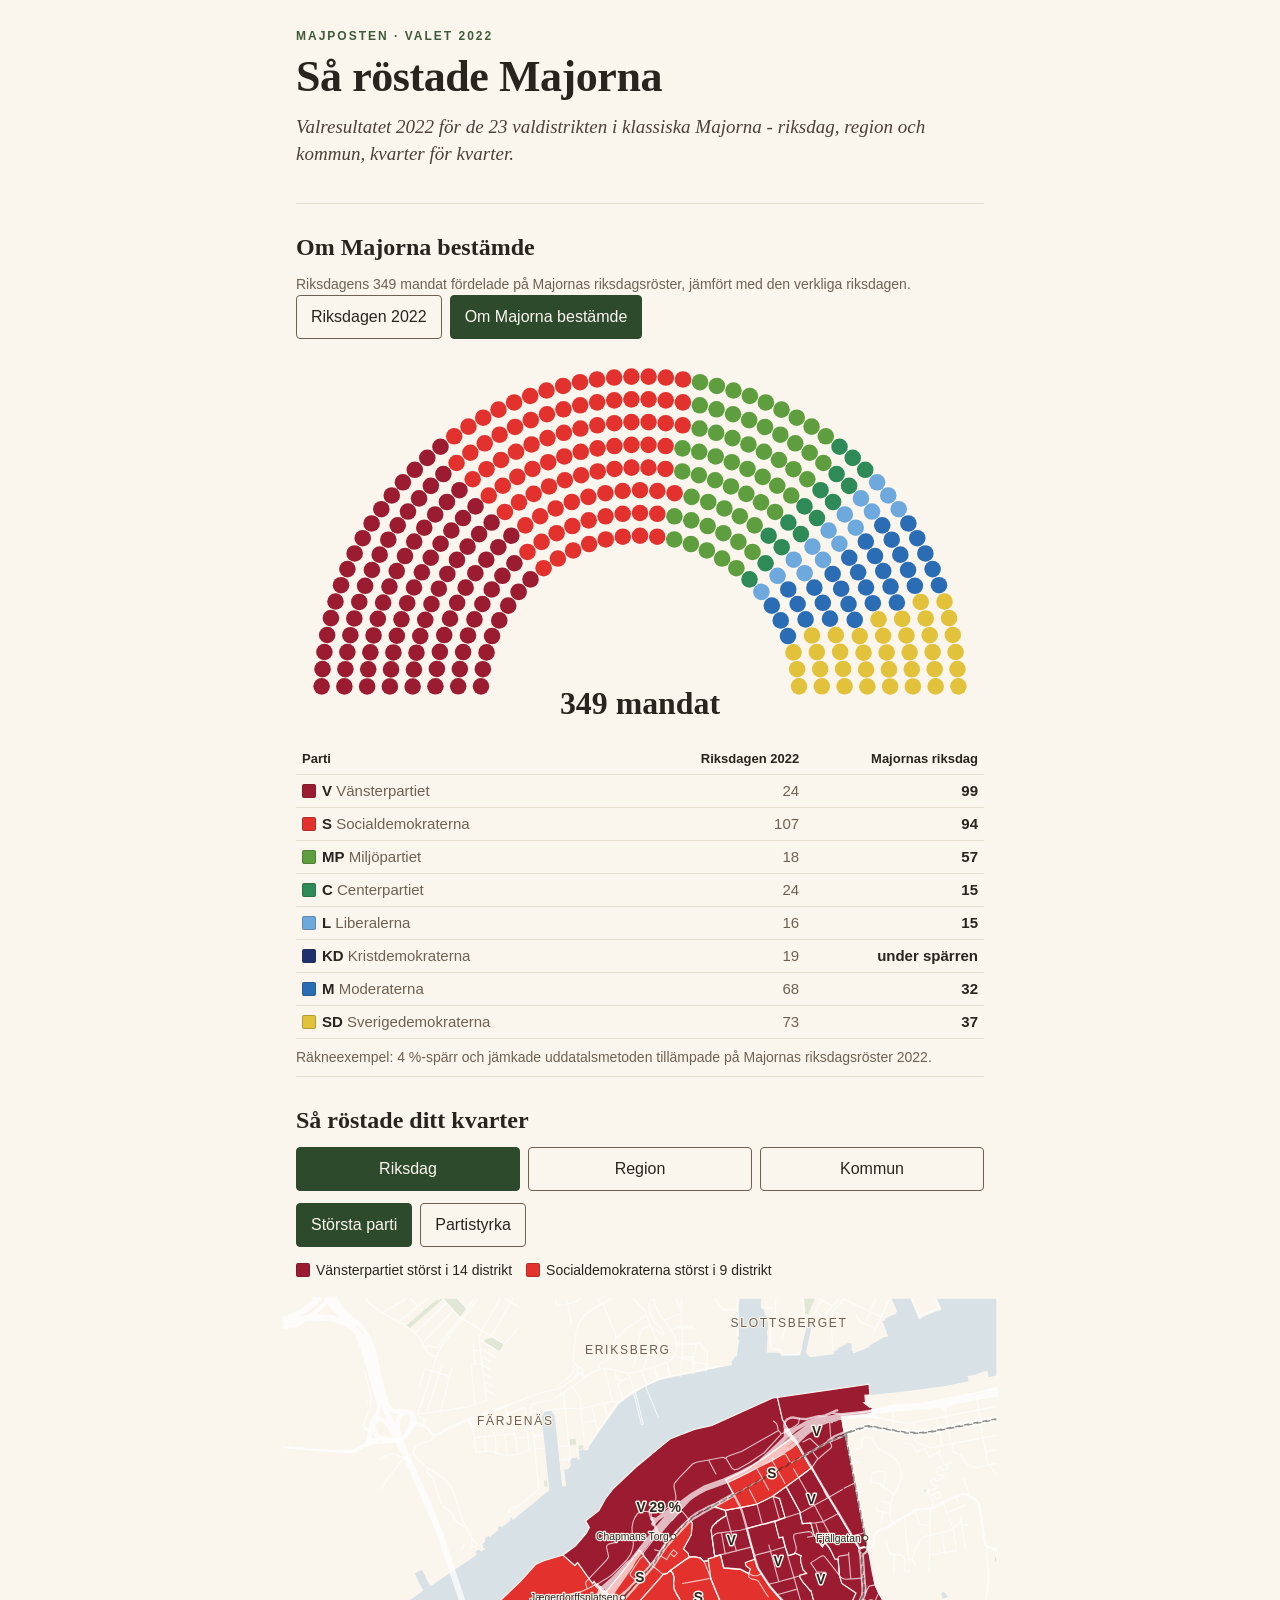
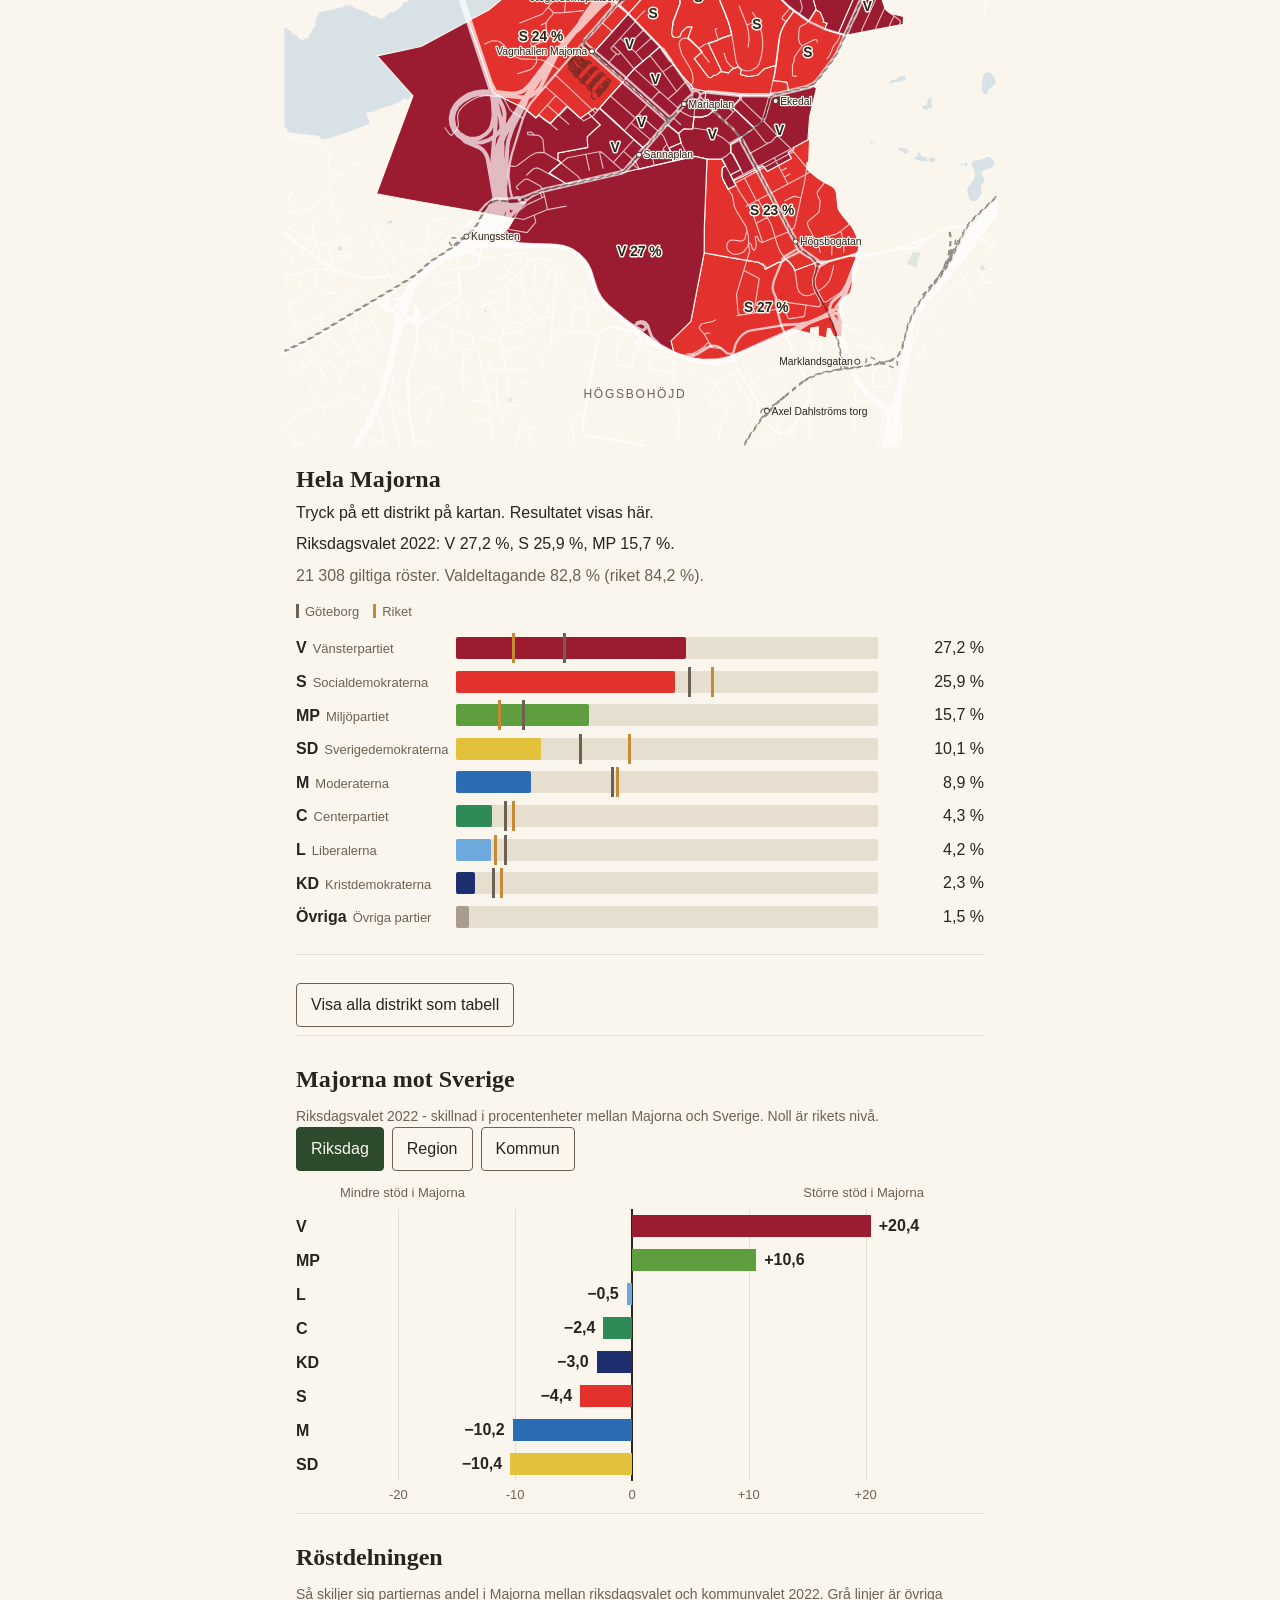
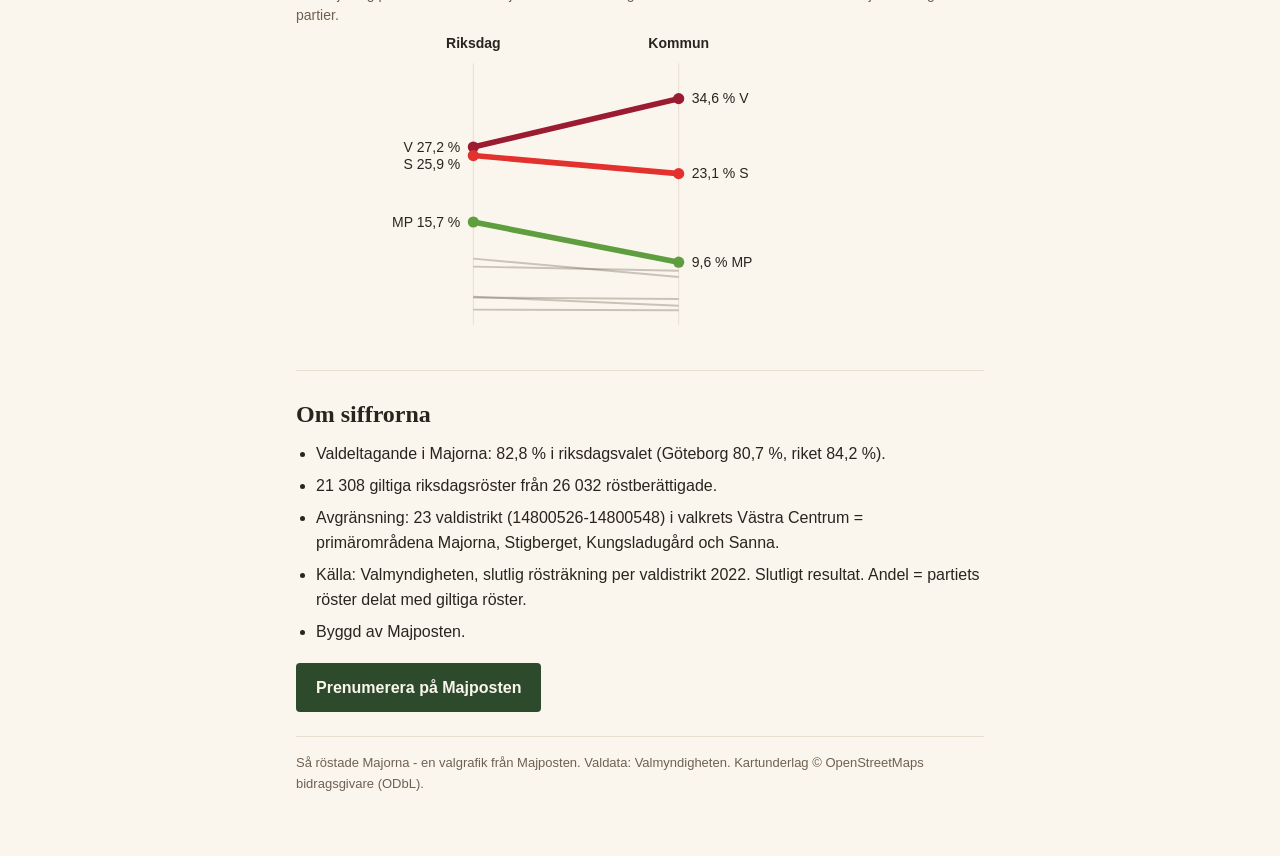
==== index.html @ df899dcc "Så röstade Majorna: interaktiv valgrafik, datapipeline och stillbilder Inbäddningsbygge för Beehiivs" ====
<!DOCTYPE html>
<html lang="sv">
<head>
<meta charset="utf-8">
<meta name="viewport" content="width=device-width, initial-scale=1">
<title>Så röstade Majorna</title>
<link rel="icon" href="data:image/svg+xml,%3Csvg xmlns=%27http://www.w3.org/2000/svg%27 viewBox=%270 0 16 16%27%3E%3Crect width=%2716%27 height=%2716%27 rx=%272%27 fill=%27%232E4A2C%27/%3E%3C/svg%3E">
<meta name="description" content="Valresultatet för Majornas 23 valdistrikt - riksdag, region och kommun, kvarter för kvarter. Från Majposten.">
<!-- Delningar (Facebook, Beehiivs länkkort): byt val.majposten.se till den riktiga adressen före publicering. -->
<meta property="og:title" content="Så röstade Majorna">
<meta property="og:description" content="Valresultatet för Majornas 23 valdistrikt - riksdag, region och kommun, kvarter för kvarter. Från Majposten.">
<meta property="og:type" content="website">
<meta property="og:url" content="https://val.majposten.se/">
<meta property="og:image" content="https://val.majposten.se/bilder/majorna-mot-sverige-rd-2022-1200x630.png">
<meta property="og:image:width" content="1200">
<meta property="og:image:height" content="630">
<meta property="og:image:alt" content="Majorna mot Sverige, riksdagsvalet 2022, skillnad i procentenheter: V +20,4, MP +10,6, L -0,5, C -2,4, KD -3,0, S -4,4, M -10,2, SD -10,4">
<meta name="twitter:card" content="summary_large_image">
<link rel="stylesheet" href="valgrafik.css">
<style>body { margin: 0; background: #FAF6EE; }</style>
</head>
<body>
<div id="valgrafik" class="mp-val"><noscript><p>Grafiken behöver JavaScript.</p></noscript></div>
<script src="valgrafik.js"></script>
</body>
</html>
---- valgrafik.css ----
/* Så röstade Majorna - valgrafik.css. All CSS är scopad till .mp-val så att filen kan ligga i ett HTML-block i Beehiivs sajtbyggare. Genererad ur den tidigare index.html. */
.mp-val { --papper: #FAF6EE; --black: #2A241E; --sten: #6E6152; --linje: #E6DECF; --gron: #3F5A3A; --morkgron: #2E4A2C; --ljusgron: #DCE4D3; --ockra: #C58A34; --falu: #8C3B2B; --oraknat: #DDD5C6; --serif: Georgia, "Times New Roman", Times, serif; --sans: Arial, Helvetica, sans-serif; }
.mp-val, .mp-val * { box-sizing: border-box; }
.mp-val [hidden] { display: none !important; }
.mp-val { margin: 0; background: var(--papper); color: var(--black); font: 16px/1.6 var(--sans); text-align: left; }
/* Skydd mot värdsidans globala regler (Beehiivs eller andras): allt vi använder får färg, typsnitt och form uttryckligen. */
.mp-val h1, .mp-val h2, .mp-val h3, .mp-val p, .mp-val li, .mp-val td, .mp-val th, .mp-val label, .mp-val small, .mp-val b, .mp-val span, .mp-val div { color: inherit; text-transform: none; letter-spacing: normal; text-decoration: none; text-shadow: none; }
.mp-val h1, .mp-val h2, .mp-val h3 { color: var(--black); }
.mp-val p { margin: 0 0 1em; }
.mp-val ul, .mp-val ol { margin: 0; padding: 0; list-style: none; }
.mp-val table { border-spacing: 0; margin: 0; }
.mp-val a { text-decoration: underline; text-decoration-style: solid; }
.mp-val button, .mp-val select { font-family: var(--sans); font-size: 16px; line-height: 1.3; font-weight: 400; text-transform: none; letter-spacing: normal; box-shadow: none; text-decoration: none; margin: 0; }
.mp-val svg { overflow: visible; }
.mp-val .mp-main { max-width: 720px; margin: 0 auto; padding: 0 16px 48px; }
.mp-val h1 { font: 700 34px/1.12 var(--serif); margin: 8px 0 12px; letter-spacing: -0.01em; }
.mp-val h2 { font: 700 24px/1.25 var(--serif); margin: 0 0 12px; }
.mp-val section { padding: 28px 0 8px; border-top: 1px solid var(--linje); }
.mp-val header.topp { padding: 28px 0 20px; }
.mp-val .etikett { font: 700 12px/16px var(--sans); letter-spacing: 2px; color: var(--gron); margin: 0 0 8px; text-transform: uppercase; }
.mp-val .ingress { font: italic 19px/27px var(--serif); color: #4A4038; margin: 0 0 16px; }
.mp-val .not { font-size: 14px; line-height: 1.5; color: var(--sten); margin: 8px 0 0; }
.mp-val .not b { color: var(--black); }
.mp-val a { color: var(--gron); }
.mp-val button { font: inherit; color: var(--black); background: transparent; border: 1px solid var(--sten); border-radius: 4px; min-height: 44px; padding: 8px 14px; cursor: pointer; -webkit-tap-highlight-color: transparent; }
.mp-val button:hover { border-color: var(--black); }
.mp-val button:focus-visible, .mp-val [tabindex]:focus-visible, .mp-val select:focus-visible, .mp-val a:focus-visible { outline: 3px solid var(--ockra); outline-offset: 2px; }
.mp-val button[aria-selected="true"], .mp-val button[aria-checked="true"], .mp-val button.aktiv { background: var(--morkgron); color: var(--papper); border-color: var(--morkgron); }
.mp-val .knappar, .mp-val .flikar { display: flex; flex-wrap: wrap; gap: 8px; margin: 0 0 12px; }
.mp-val .flikar button { flex: 1 1 0; min-width: 96px; }
.mp-val .rad { display: flex; flex-wrap: wrap; gap: 8px 16px; align-items: center; margin-bottom: 12px; }
.mp-val .rad .knappar { margin: 0; }
.mp-val select { font: inherit; min-height: 44px; padding: 6px 10px; border: 1px solid var(--sten); border-radius: 4px; background: #fff; color: var(--black); }
.mp-val .partival { display: inline-flex; align-items: center; gap: 8px; }
.mp-val .banderoll { background: var(--morkgron); color: var(--papper); padding: 12px 16px; border-radius: 4px; margin: 12px 0 0; font-size: 16px; }
.mp-val .banderoll b { color: #fff; }
.mp-val #halvcirkel svg { width: 100%; height: auto; display: block; max-height: 520px; }
.mp-val #halvcirkel circle { transition: fill .6s ease; transition-delay: calc(var(--i) * 1.4ms); }
@media (prefers-reduced-motion: reduce) {
  .mp-val #halvcirkel circle { transition: none; }
}
.mp-val .legend { list-style: none; padding: 0; margin: 12px 0 0; display: flex; flex-wrap: wrap; gap: 6px 14px; font-size: 14px; }
.mp-val .legend li { display: inline-flex; align-items: center; gap: 6px; }
.mp-val .swatch { width: 14px; height: 14px; border-radius: 2px; border: 1px solid rgba(42,36,30,.25); flex: none; }
.mp-val table.mandat { border-collapse: collapse; width: 100%; margin-top: 12px; font-size: 15px; }
.mp-val table.mandat th, .mp-val table.mandat td { text-align: left; padding: 4px 6px; border-bottom: 1px solid var(--linje); }
.mp-val table.mandat th { font-size: 13px; vertical-align: bottom; }
.mp-val table.mandat th.tal { width: 26%; }
.mp-val table.mandat td.tal, .mp-val table.mandat th.tal { text-align: right; font-variant-numeric: tabular-nums; }
.mp-val table.mandat td.aktiv { font-weight: 700; }
.mp-val table.mandat td.dampad { color: var(--sten); }
.mp-val #karta svg { width: 100%; height: auto; display: block; background: var(--papper); }
@media (max-width: 599px) {
  .mp-val #karta { margin: 0 -16px; }
}
@media (min-width: 600px) {
  .mp-val #karta svg { max-height: 760px; }
}
.mp-val #karta path.distrikt { stroke: var(--papper); stroke-width: 2; cursor: pointer; transition: fill .35s ease; outline: none; }
.mp-val #karta path.distrikt:hover { stroke: var(--black); stroke-width: 2.5; }
.mp-val #karta .markering { fill: none; stroke: var(--black); stroke-width: 3px; vector-effect: non-scaling-stroke; stroke-linejoin: round; pointer-events: none; }
.mp-val #karta path.distrikt:focus-visible { stroke: var(--ockra); stroke-width: 6; }
.mp-val #karta text { pointer-events: none; font-family: var(--sans); }
.mp-val #karta .etikett-distrikt { font-weight: 700; fill: var(--black); paint-order: stroke; stroke: var(--papper); stroke-linejoin: round; text-anchor: middle; }
.mp-val #karta .etikett-distrikt.dampad { fill: var(--sten); }
.mp-val #karta .hallplats-namn { fill: var(--black); paint-order: stroke; stroke: var(--papper); stroke-width: 4; stroke-linejoin: round; }
.mp-val #karta .plats { letter-spacing: 3px; fill: var(--sten); text-anchor: middle; paint-order: stroke; stroke: var(--papper); stroke-width: 4; stroke-linejoin: round; }
.mp-val .legend-titel { margin: 10px 0 0; font-size: 14px; color: var(--sten); }
.mp-val #karta .gator path { fill: none; stroke: #fff; stroke-opacity: .7; stroke-linecap: round; stroke-linejoin: round; }
.mp-val #karta .sparvag path { fill: none; stroke: var(--black); stroke-opacity: .5; stroke-width: 2.5; stroke-dasharray: 9 7; }
.mp-val #karta .hallplats { fill: var(--papper); stroke: var(--black); stroke-width: 1.6; }
.mp-val #karta .parker path { fill: #E1E7D6; }
.mp-val #karta .vatten path { fill: #D8E1E5; }
.mp-val .karta-legend { margin: 0 0 10px; }
.mp-val #panel { padding-top: 12px; }
.mp-val .panel-huvud { display: flex; flex-wrap: wrap; justify-content: space-between; align-items: center; gap: 4px 16px; margin: 0 0 6px; }
.mp-val .panel-huvud h3 { font: 700 24px/1.25 var(--serif); margin: 0; }
.mp-val .panel-hint, .mp-val .panel-topp { margin: 0 0 6px; font-size: 16px; color: var(--black); }
.mp-val .panel-sub { color: var(--sten); margin: 0 0 14px; font-size: 16px; }
.mp-val .sr-only { position: absolute; width: 1px; height: 1px; overflow: hidden; clip: rect(0 0 0 0); white-space: nowrap; }
.mp-val .stapel-rad { display: grid; grid-template-columns: 96px 1fr 96px; gap: 10px; align-items: center; margin: 0 0 8px; }
.mp-val .stapel-namn { line-height: 1.2; }
.mp-val .stapel-namn b { display: block; }
.mp-val .stapel-namn small { display: block; font-size: 12px; color: var(--sten); white-space: nowrap; overflow: hidden; text-overflow: ellipsis; }
.mp-val .stapel-spar { position: relative; height: 22px; background: var(--linje); border-radius: 2px; }
.mp-val .stapel-fyll { height: 100%; border-radius: 2px; }
.mp-val .markor { position: absolute; top: -4px; bottom: -4px; width: 3px; margin-left: -1px; background: var(--black); }
.mp-val .markor.goteborg { background: var(--sten); }
.mp-val .markor.riket { background: var(--ockra); }
.mp-val .stapel-varde { text-align: right; font-variant-numeric: tabular-nums; white-space: nowrap; }
.mp-val .stapel-varde .swing { display: block; font-size: 13px; color: var(--sten); }
.mp-val .markorer { font-size: 13px; color: var(--sten); display: flex; flex-wrap: wrap; gap: 4px 14px; margin: 4px 0 12px; }
.mp-val .markorer span::before { content: ""; display: inline-block; width: 3px; height: 14px; background: var(--black); margin-right: 6px; vertical-align: -2px; }
.mp-val .markorer span.goteborg::before { background: var(--sten); }
.mp-val .markorer span.riket::before { background: var(--ockra); }
.mp-val .panel-knappar { display: flex; flex-wrap: wrap; gap: 8px; margin-top: 16px; }
.mp-val .dampad .stapel-fyll { opacity: .45; }
.mp-val .tabell-wrap { overflow-x: auto; margin-top: 12px; }
.mp-val table.distrikt { border-collapse: collapse; font-size: 14px; white-space: nowrap; }
.mp-val table.distrikt th, .mp-val table.distrikt td { padding: 6px 8px; border-bottom: 1px solid var(--linje); text-align: right; font-variant-numeric: tabular-nums; }
.mp-val table.distrikt th:first-child, .mp-val table.distrikt td:first-child { text-align: left; position: sticky; left: 0; background: var(--papper); }
.mp-val table.distrikt th { cursor: pointer; user-select: none; }
.mp-val table.distrikt th[aria-sort="descending"]::after { content: " \25BE"; }
.mp-val table.distrikt th[aria-sort="ascending"]::after { content: " \25B4"; }
.mp-val table.distrikt tr.vald td { font-weight: 700; }
.mp-val table.distrikt tbody tr { cursor: pointer; }
.mp-val table.distrikt tbody tr:hover td { background: var(--ljusgron); }
.mp-val table.distrikt caption { text-align: left; caption-side: top; color: var(--sten); font-size: 14px; padding: 0 0 6px; white-space: normal; }
.mp-val #lutning svg { width: 100%; height: auto; display: block; max-width: 560px; }
.mp-val #lutning text { font-family: var(--sans); }
.mp-val .div-huvud { display: grid; grid-template-columns: 44px 1fr; font-size: 13px; color: var(--sten); margin-bottom: 6px; }
.mp-val .div-huvud div { display: flex; justify-content: space-between; }
.mp-val .div-rad { display: grid; grid-template-columns: 44px 1fr; align-items: center; height: 34px; }
.mp-val .div-parti { font-weight: 700; }
.mp-val .div-omrade, .mp-val .div-huvud div, .mp-val .div-axel div { margin-right: 60px; }
.mp-val .div-omrade { position: relative; height: 100%; }
.mp-val .div-grid { position: absolute; top: 0; bottom: 0; width: 1px; background: var(--linje); }
.mp-val .div-noll { position: absolute; top: 0; bottom: 0; width: 2px; margin-left: -1px; background: var(--black); }
.mp-val .div-stapel { position: absolute; top: 6px; height: 22px; }
.mp-val .div-varde { position: absolute; top: 0; line-height: 34px; font-weight: 700; font-variant-numeric: tabular-nums; white-space: nowrap; }
.mp-val .div-axel { display: grid; grid-template-columns: 44px 1fr; font-size: 13px; color: var(--sten); margin-top: 4px; }
.mp-val .div-axel div { position: relative; height: 20px; }
.mp-val .div-axel span { position: absolute; transform: translateX(-50%); white-space: nowrap; }
.mp-val.bild { background: #fff; }
.mp-val.bild .mp-main { max-width: none; padding: 0; }
.mp-val .bildram { background: var(--papper); border: 1px solid var(--linje); border-top: 8px solid var(--morkgron); box-sizing: border-box; overflow: hidden; display: flex; flex-direction: column; }
.mp-val .bildram[data-format="liggande"] { --radH: 38px; --stapelH: 26px; --rubrik: 64px; width: 1200px; height: 630px; padding: 30px 60px 26px; }
.mp-val .bildram[data-format="kvadrat"] { --radH: 84px; --stapelH: 44px; --rubrik: 72px; width: 1080px; height: 1080px; padding: 60px 64px 52px; }
.mp-val .bildram .etikett { font-size: 16px; letter-spacing: 3px; margin-bottom: 6px; }
.mp-val .bildram h1 { font-size: var(--rubrik); line-height: 1.08; margin: 0 0 6px; }
.mp-val .bildram .bild-sub { font-size: 24px; line-height: 1.3; color: var(--sten); margin: 0 0 14px; }
.mp-val .bildram[data-format="kvadrat"] .bild-sub { font-size: 30px; margin-bottom: 30px; }
.mp-val .bildram .div-huvud, .mp-val .bildram .div-axel { font-size: 20px; grid-template-columns: 80px 1fr; }
.mp-val .bildram .div-rad { grid-template-columns: 80px 1fr; height: var(--radH); font-size: min(30px, calc(var(--radH) - 6px)); }
.mp-val .bildram .div-stapel { top: calc((var(--radH) - var(--stapelH)) / 2); height: var(--stapelH); }
.mp-val .bildram .div-varde { line-height: var(--radH); font-size: min(28px, calc(var(--radH) - 8px)); }
.mp-val .bildram .div-omrade, .mp-val .bildram .div-huvud div, .mp-val .bildram .div-axel div { margin-right: 110px; }
.mp-val .bildram .div-axel { margin-bottom: 12px; }
.mp-val .bildram .div-axel div { height: 26px; }
.mp-val .bildram[data-format="kvadrat"] .div-rad { font-size: min(36px, calc(var(--radH) - 8px)); }
.mp-val .bildram[data-format="kvadrat"] .div-varde { font-size: min(34px, calc(var(--radH) - 10px)); }
.mp-val .bildram[data-format="kvadrat"] .div-huvud, .mp-val .bildram[data-format="kvadrat"] .div-axel { font-size: 24px; }
.mp-val .bildram .bild-fot { margin-top: auto; font-size: 18px; color: var(--sten); }
.mp-val .bildram[data-format="kvadrat"] .bild-fot { font-size: 20px; }
.mp-val.inbaddad header.topp { padding-top: 8px; }
.mp-val.inbaddad #topp-etikett, .mp-val.inbaddad h1, .mp-val.inbaddad #ingress, .mp-val.inbaddad #fakta .cta, .mp-val.inbaddad footer { display: none; }
.mp-val .bildram.karta-bild[data-format="liggande"] { flex-direction: row; gap: 36px; }
.mp-val .bildram.karta-bild .bild-text { display: flex; flex-direction: column; width: 590px; flex: none; }
.mp-val .bildram.karta-bild #karta { flex: 1 1 auto; min-width: 0; margin: 0; display: flex; justify-content: center; align-items: center; }
.mp-val .bildram.karta-bild #karta svg { width: auto; height: 100%; max-height: none; }
.mp-val .bildram.karta-bild[data-format="kvadrat"] #karta { height: 610px; margin: 6px 0 14px; }
.mp-val .bildram.karta-bild[data-format="kvadrat"] h1 { font-size: 64px; }
.mp-val .bildram.karta-bild .karta-legend { margin: 0; }
.mp-val .bildram.karta-bild .legend { font-size: 22px; gap: 8px 20px; margin-top: 8px; }
.mp-val .bildram.karta-bild .legend .swatch { width: 20px; height: 20px; }
.mp-val .bildram.karta-bild .legend-titel { font-size: 22px; }
.mp-val .bildram.karta-bild .bild-uppmaning { font-size: 24px; font-weight: 700; margin: auto 0 12px; }
.mp-val .bildram.karta-bild[data-format="kvadrat"] .bild-uppmaning { margin: 10px 0 8px; }
.mp-val .bildram.karta-bild path.distrikt { stroke-width: 3; }
.mp-val #faktalista { padding-left: 20px; margin: 0; list-style: disc; }
.mp-val #faktalista li { margin-bottom: 6px; }
.mp-val .cta { display: inline-block; background: var(--morkgron); color: var(--papper); text-decoration: none; padding: 12px 20px; border-radius: 4px; margin-top: 12px; font-weight: 700; }
.mp-val footer { border-top: 1px solid var(--linje); padding-top: 16px; font-size: 13px; color: var(--sten); }
.mp-val .fel { background: #F3E3DF; color: var(--falu); padding: 12px 16px; border-radius: 4px; }
@media (min-width: 600px) {
  .mp-val h1 { font-size: 44px; }
  .mp-val .stapel-rad { grid-template-columns: 150px 1fr 96px; }
  .mp-val .stapel-namn b { display: inline; margin-right: 6px; }
  .mp-val .stapel-namn small { display: inline; font-size: 13px; }
}
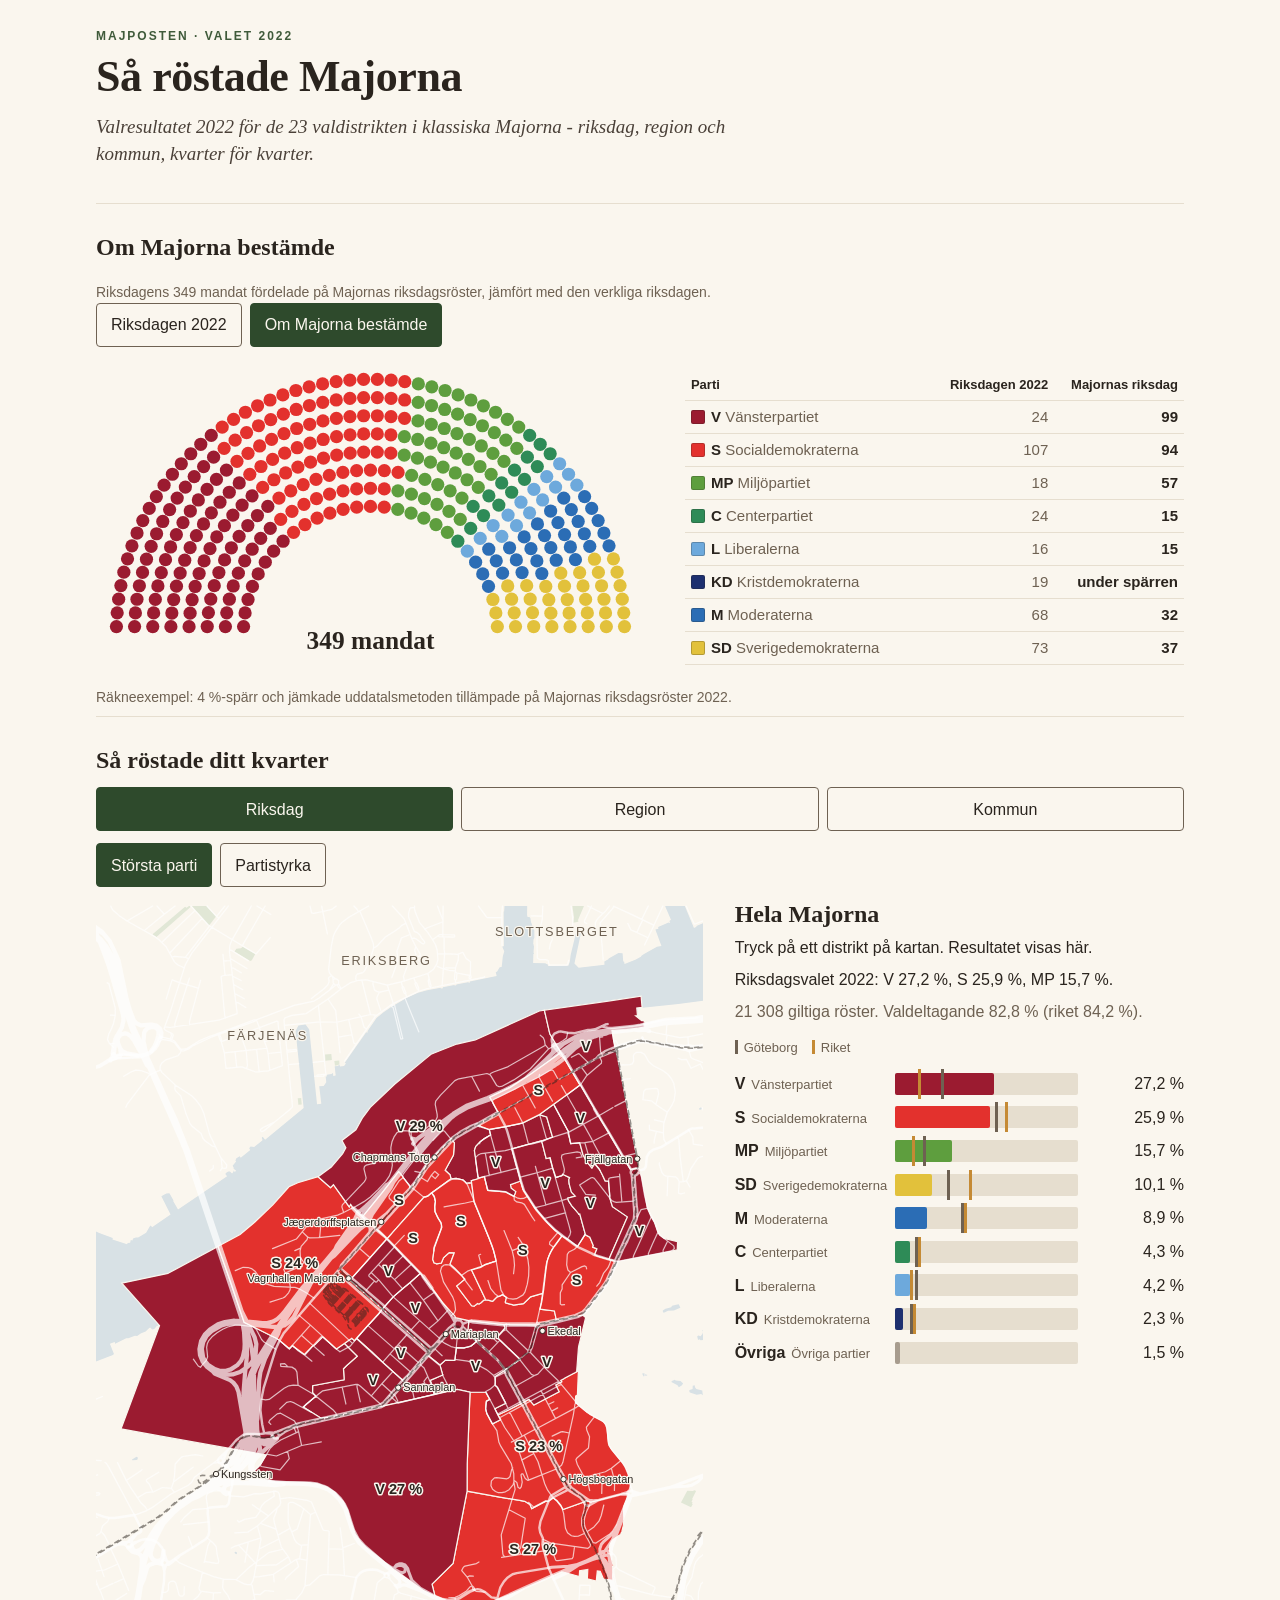
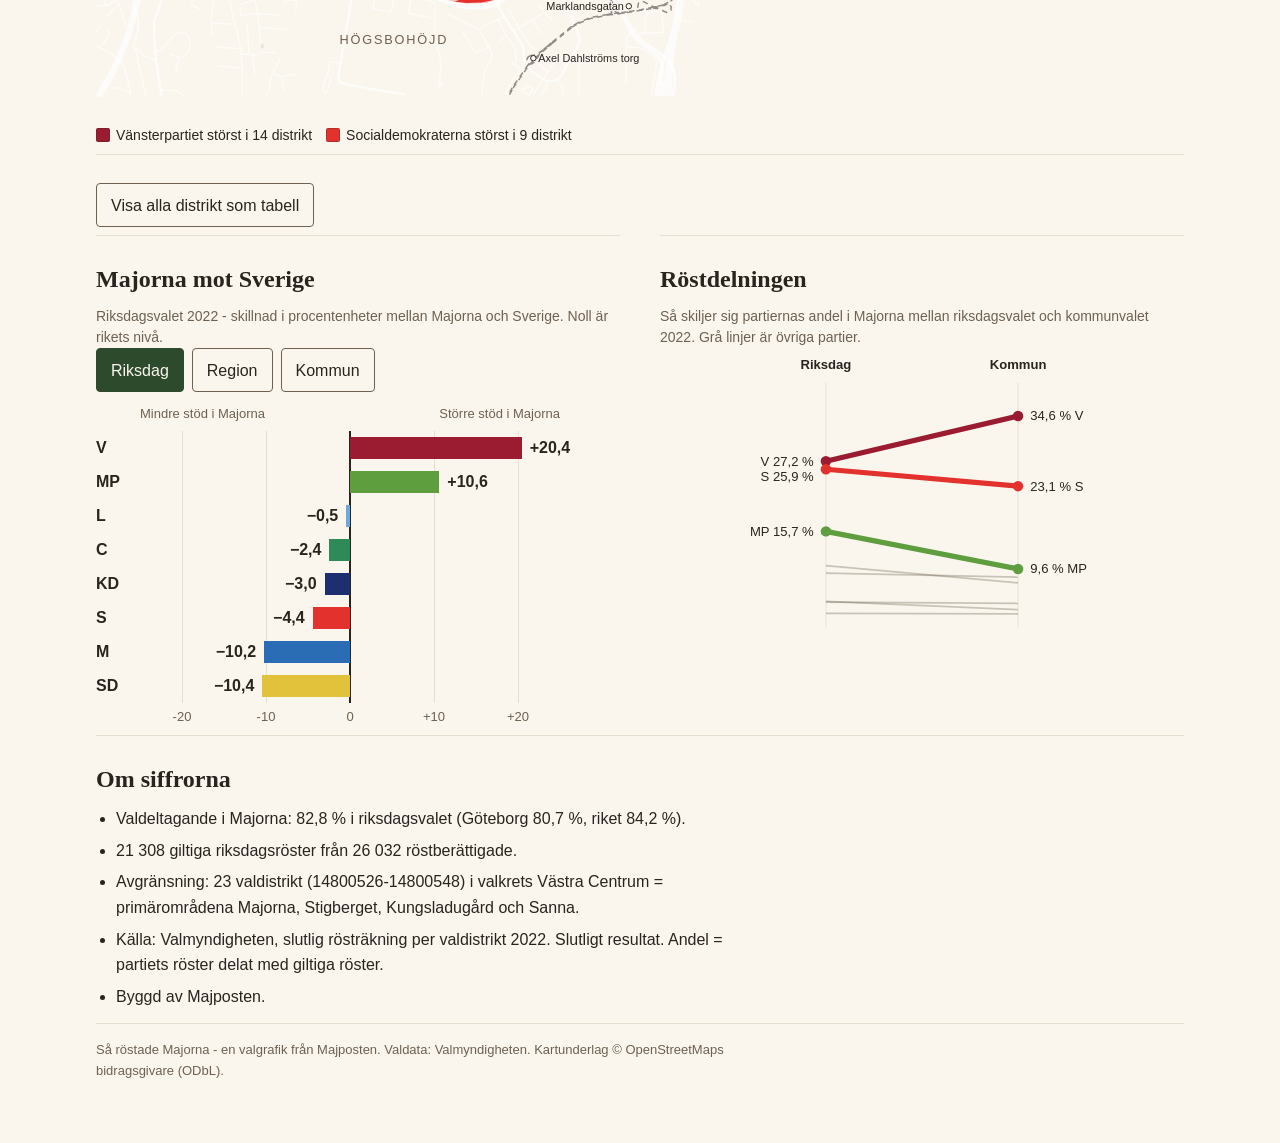
==== commit fbed5bdf: "Handover för nästa session, skärmdumpsverktyg i repot, og-taggar till Pages-adressen docs/HANDOVER.m" ====
--- a/index.html
+++ b/index.html
@@ -6,12 +6,12 @@
 <title>Så röstade Majorna</title>
 <link rel="icon" href="data:image/svg+xml,%3Csvg xmlns=%27http://www.w3.org/2000/svg%27 viewBox=%270 0 16 16%27%3E%3Crect width=%2716%27 height=%2716%27 rx=%272%27 fill=%27%232E4A2C%27/%3E%3C/svg%3E">
 <meta name="description" content="Valresultatet för Majornas 23 valdistrikt - riksdag, region och kommun, kvarter för kvarter. Från Majposten.">
-<!-- Delningar (Facebook, Beehiivs länkkort): byt val.majposten.se till den riktiga adressen före publicering. -->
+<!-- Delningar av skalet på GitHub Pages. Beehiiv-sidan majposten.se/val2026 har egna SEO-inställningar i sajtbyggaren. -->
 <meta property="og:title" content="Så röstade Majorna">
 <meta property="og:description" content="Valresultatet för Majornas 23 valdistrikt - riksdag, region och kommun, kvarter för kvarter. Från Majposten.">
 <meta property="og:type" content="website">
-<meta property="og:url" content="https://val.majposten.se/">
-<meta property="og:image" content="https://val.majposten.se/bilder/majorna-mot-sverige-rd-2022-1200x630.png">
+<meta property="og:url" content="https://wildg14.github.io/val2026/">
+<meta property="og:image" content="https://wildg14.github.io/val2026/bilder/majorna-mot-sverige-rd-2022-1200x630.png">
 <meta property="og:image:width" content="1200">
 <meta property="og:image:height" content="630">
 <meta property="og:image:alt" content="Majorna mot Sverige, riksdagsvalet 2022, skillnad i procentenheter: V +20,4, MP +10,6, L -0,5, C -2,4, KD -3,0, S -4,4, M -10,2, SD -10,4">
--- a/valgrafik.css
+++ b/valgrafik.css
@@ -2,7 +2,7 @@
 .mp-val { --papper: #FAF6EE; --black: #2A241E; --sten: #6E6152; --linje: #E6DECF; --gron: #3F5A3A; --morkgron: #2E4A2C; --ljusgron: #DCE4D3; --ockra: #C58A34; --falu: #8C3B2B; --oraknat: #DDD5C6; --serif: Georgia, "Times New Roman", Times, serif; --sans: Arial, Helvetica, sans-serif; }
 .mp-val, .mp-val * { box-sizing: border-box; }
 .mp-val [hidden] { display: none !important; }
-.mp-val { margin: 0; background: var(--papper); color: var(--black); font: 16px/1.6 var(--sans); text-align: left; }
+.mp-val { margin: 0; background: var(--papper); color: var(--black); font: 16px/1.6 var(--sans); text-align: left; container-type: inline-size; }
 /* Skydd mot värdsidans globala regler (Beehiivs eller andras): allt vi använder får färg, typsnitt och form uttryckligen. */
 .mp-val h1, .mp-val h2, .mp-val h3, .mp-val p, .mp-val li, .mp-val td, .mp-val th, .mp-val label, .mp-val small, .mp-val b, .mp-val span, .mp-val div { color: inherit; text-transform: none; letter-spacing: normal; text-decoration: none; text-shadow: none; }
 .mp-val h1, .mp-val h2, .mp-val h3 { color: var(--black); }
@@ -11,7 +11,7 @@
 .mp-val table { border-spacing: 0; margin: 0; }
 .mp-val a { text-decoration: underline; text-decoration-style: solid; }
 .mp-val button, .mp-val select { font-family: var(--sans); font-size: 16px; line-height: 1.3; font-weight: 400; text-transform: none; letter-spacing: normal; box-shadow: none; text-decoration: none; margin: 0; }
-.mp-val svg { overflow: visible; }
+.mp-val svg { overflow: hidden; display: block; vertical-align: baseline; }
 .mp-val .mp-main { max-width: 720px; margin: 0 auto; padding: 0 16px 48px; }
 .mp-val h1 { font: 700 34px/1.12 var(--serif); margin: 8px 0 12px; letter-spacing: -0.01em; }
 .mp-val h2 { font: 700 24px/1.25 var(--serif); margin: 0 0 12px; }
@@ -50,10 +50,10 @@
 .mp-val table.mandat td.aktiv { font-weight: 700; }
 .mp-val table.mandat td.dampad { color: var(--sten); }
 .mp-val #karta svg { width: 100%; height: auto; display: block; background: var(--papper); }
-@media (max-width: 599px) {
+@container (max-width: 599px) {
   .mp-val #karta { margin: 0 -16px; }
 }
-@media (min-width: 600px) {
+@container (min-width: 600px) {
   .mp-val #karta svg { max-height: 760px; }
 }
 .mp-val #karta path.distrikt { stroke: var(--papper); stroke-width: 2; cursor: pointer; transition: fill .35s ease; outline: none; }
@@ -143,7 +143,7 @@
 .mp-val .bildram .bild-fot { margin-top: auto; font-size: 18px; color: var(--sten); }
 .mp-val .bildram[data-format="kvadrat"] .bild-fot { font-size: 20px; }
 .mp-val.inbaddad header.topp { padding-top: 8px; }
-.mp-val.inbaddad #topp-etikett, .mp-val.inbaddad h1, .mp-val.inbaddad #ingress, .mp-val.inbaddad #fakta .cta, .mp-val.inbaddad footer { display: none; }
+.mp-val.inbaddad #topp-etikett, .mp-val.inbaddad h1, .mp-val.inbaddad #ingress, .mp-val.inbaddad footer { display: none; }
 .mp-val .bildram.karta-bild[data-format="liggande"] { flex-direction: row; gap: 36px; }
 .mp-val .bildram.karta-bild .bild-text { display: flex; flex-direction: column; width: 590px; flex: none; }
 .mp-val .bildram.karta-bild #karta { flex: 1 1 auto; min-width: 0; margin: 0; display: flex; justify-content: center; align-items: center; }
@@ -159,12 +159,33 @@
 .mp-val .bildram.karta-bild path.distrikt { stroke-width: 3; }
 .mp-val #faktalista { padding-left: 20px; margin: 0; list-style: disc; }
 .mp-val #faktalista li { margin-bottom: 6px; }
-.mp-val .cta { display: inline-block; background: var(--morkgron); color: var(--papper); text-decoration: none; padding: 12px 20px; border-radius: 4px; margin-top: 12px; font-weight: 700; }
 .mp-val footer { border-top: 1px solid var(--linje); padding-top: 16px; font-size: 13px; color: var(--sten); }
 .mp-val .fel { background: #F3E3DF; color: var(--falu); padding: 12px 16px; border-radius: 4px; }
-@media (min-width: 600px) {
+@container (min-width: 600px) {
   .mp-val h1 { font-size: 44px; }
   .mp-val .stapel-rad { grid-template-columns: 150px 1fr 96px; }
   .mp-val .stapel-namn b { display: inline; margin-right: 6px; }
   .mp-val .stapel-namn small { display: inline; font-size: 13px; }
 }
+
+/* Desktopläge när containern (inte fönstret) är minst 900 px: grafiken får bredden, brödtexten håller smal spalt.
+   Under 900 px gäller mobil-layouten oförändrad. */
+@container (min-width: 900px) {
+  .mp-val .mp-main { max-width: 1120px; display: grid; grid-template-columns: 1fr 1fr; column-gap: 40px; }
+  .mp-val .mp-main > * { grid-column: 1 / -1; }
+  .mp-val #jamforelse, .mp-val #rostdelning { grid-column: auto; }
+  .mp-val header.topp, .mp-val #faktalista, .mp-val footer p { max-width: 680px; }
+  .mp-val #riksdag { display: grid; grid-template-columns: 1.1fr 1fr; column-gap: 40px; align-items: start; }
+  .mp-val #riksdag > * { grid-column: 1 / -1; }
+  .mp-val #halvcirkel { grid-column: 1; }
+  .mp-val #mandat-legend { grid-column: 2; }
+  .mp-val #halvcirkel svg { max-height: none; }
+  .mp-val #karta-sektion { display: grid; grid-template-columns: 1.35fr 1fr; column-gap: 32px; align-items: start; }
+  .mp-val #karta-sektion > * { grid-column: 1 / -1; }
+  .mp-val #karta { grid-column: 1; grid-row: 4; }
+  .mp-val #karta-legend { grid-column: 1; grid-row: 5; margin: 10px 0 0; }
+  .mp-val #panel { grid-column: 2; grid-row: 4 / 6; position: sticky; top: var(--mp-sticky-top, 16px); padding-top: 0; }
+  .mp-val #karta svg { max-height: none; }
+  .mp-val .till-kartan { display: none; }
+  .mp-val #lutning svg { max-width: none; }
+}
